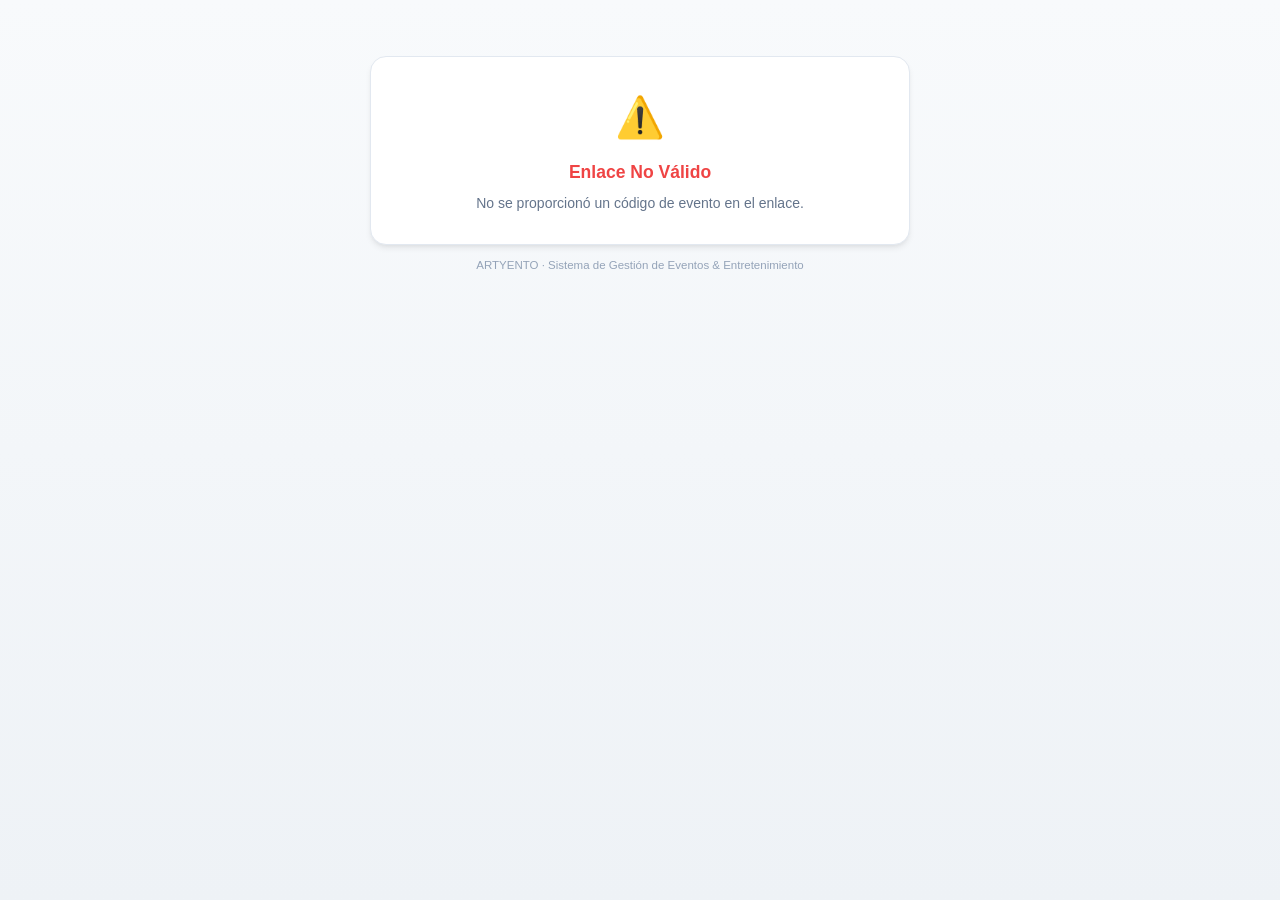
==== encuesta.html @ dd43d788 "Add files via upload inicial" ====
<!DOCTYPE html>
<html lang="es">
<head>
  <meta charset="UTF-8">
  <meta name="viewport" content="width=device-width, initial-scale=1.0, maximum-scale=1.0, user-scalable=no">
  <title>Encuesta de Satisfacción · ARTYENTO</title>
  <link rel="stylesheet" href="css/styles.css">
  <style>
    /* Estilos específicos y refinados para la encuesta en móvil */
    body {
      background: linear-gradient(180deg, #f8fafc 0%, #eef2f6 100%);
      min-height: 100vh;
      display: flex;
      flex-direction: column;
      align-items: center;
      padding: 16px;
    }

    .survey-container {
      width: 100%;
      max-width: 540px;
      margin: 0 auto;
    }

    .survey-header-card {
      background: #0f172a;
      color: #ffffff;
      border-radius: var(--radius-lg);
      padding: 24px 20px;
      text-align: center;
      box-shadow: var(--shadow-md);
      margin-bottom: 16px;
      position: relative;
      overflow: hidden;
    }

    .survey-header-card::after {
      content: '';
      position: absolute;
      bottom: 0;
      left: 0;
      right: 0;
      height: 4px;
      background: linear-gradient(90deg, #6366f1, #ec4899);
    }

    .survey-badge {
      display: inline-block;
      background: rgba(99, 102, 241, 0.25);
      border: 1px solid rgba(99, 102, 241, 0.4);
      color: #c7d2fe;
      padding: 4px 12px;
      border-radius: var(--radius-full);
      font-size: 11px;
      font-weight: 700;
      text-transform: uppercase;
      letter-spacing: 0.5px;
      margin-bottom: 10px;
    }

    .survey-title {
      font-size: 20px;
      font-weight: 800;
      margin-bottom: 6px;
    }

    .survey-desc {
      font-size: 13px;
      color: #94a3b8;
      line-height: 1.4;
    }

    .event-info-box {
      background: #ffffff;
      border: 1px solid var(--border-color);
      border-radius: var(--radius-lg);
      padding: 16px;
      margin-bottom: 16px;
      box-shadow: var(--shadow-sm);
    }

    .event-info-title {
      font-size: 11.5px;
      text-transform: uppercase;
      font-weight: 700;
      color: var(--text-muted);
      margin-bottom: 8px;
    }

    .event-info-grid {
      display: grid;
      grid-template-columns: 1fr;
      gap: 8px;
      font-size: 13.5px;
    }

    .event-info-item {
      display: flex;
      justify-content: space-between;
      border-bottom: 1px dashed #f1f5f9;
      padding-bottom: 4px;
    }

    .event-info-item:last-child {
      border-bottom: none;
      padding-bottom: 0;
    }

    .event-info-label {
      color: var(--text-muted);
    }

    .event-info-val {
      font-weight: 700;
      color: var(--text-main);
      text-align: right;
    }

    /* Tarjetas de preguntas */
    .question-card {
      background: #ffffff;
      border: 1px solid var(--border-color);
      border-radius: var(--radius-lg);
      padding: 18px;
      margin-bottom: 14px;
      box-shadow: var(--shadow-sm);
    }

    .question-title {
      font-size: 14.5px;
      font-weight: 700;
      color: var(--text-main);
      margin-bottom: 12px;
      display: flex;
      align-items: center;
      gap: 8px;
    }

    .question-num {
      width: 24px;
      height: 24px;
      background: var(--color-primary-light);
      color: var(--color-primary);
      border-radius: 50%;
      display: inline-flex;
      align-items: center;
      justify-content: center;
      font-size: 12px;
      font-weight: 800;
      flex-shrink: 0;
    }

    /* Estrellas táctiles */
    .stars-group {
      display: flex;
      justify-content: center;
      gap: 8px;
      margin: 10px 0;
    }

    .star-btn {
      background: transparent;
      border: none;
      font-size: 34px;
      color: #cbd5e1;
      cursor: pointer;
      padding: 4px 6px;
      transition: transform 0.15s ease, color 0.15s ease;
      touch-action: manipulation;
    }

    .star-btn:active {
      transform: scale(1.25);
    }

    .star-btn.active {
      color: #f59e0b;
      text-shadow: 0 0 10px rgba(245, 158, 11, 0.35);
    }

    .star-label-feedback {
      text-align: center;
      font-size: 12.5px;
      font-weight: 700;
      color: #d97706;
      min-height: 18px;
    }

    /* Selector Sí / No */
    .toggle-options-grid {
      display: grid;
      grid-template-columns: 1fr 1fr;
      gap: 10px;
    }

    .toggle-option-btn {
      padding: 12px;
      border-radius: var(--radius-md);
      border: 2px solid var(--border-color);
      background: var(--bg-surface);
      font-size: 14.5px;
      font-weight: 700;
      color: var(--text-muted);
      cursor: pointer;
      display: flex;
      align-items: center;
      justify-content: center;
      gap: 8px;
      transition: var(--transition);
    }

    .toggle-option-btn.selected {
      border-color: var(--color-primary);
      background: var(--color-primary-light);
      color: var(--color-primary);
    }

    /* Pantallas de éxito / error / ya respondida */
    .status-card {
      background: #ffffff;
      border: 1px solid var(--border-color);
      border-radius: var(--radius-lg);
      padding: 30px 20px;
      text-align: center;
      box-shadow: var(--shadow-md);
    }

    .celebrate-icon {
      width: 70px;
      height: 70px;
      border-radius: 50%;
      background: #d1fae5;
      color: #059669;
      display: flex;
      align-items: center;
      justify-content: center;
      font-size: 36px;
      margin: 0 auto 16px auto;
      box-shadow: 0 4px 14px rgba(16, 185, 129, 0.25);
    }
  </style>
</head>
<body>

  <div class="survey-container">

    <!-- Loading State -->
    <div id="survey-loading" class="status-card" style="margin-top:40px;">
      <p style="font-weight:600;color:var(--text-muted);">Cargando información del evento...</p>
    </div>

    <!-- Error State -->
    <div id="survey-error" class="status-card" style="display:none;margin-top:40px;">
      <div style="font-size:40px;margin-bottom:12px;">⚠️</div>
      <h3 style="margin-bottom:8px;color:var(--color-danger);">Enlace No Válido</h3>
      <p id="survey-error-msg" style="color:var(--text-muted);font-size:14px;"></p>
    </div>

    <!-- Already Answered State -->
    <div id="survey-already-answered" class="status-card" style="display:none;margin-top:30px;">
      <div class="celebrate-icon">✓</div>
      <h2 style="font-size:20px;font-weight:800;color:var(--text-main);margin-bottom:8px;">
        ¡Encuesta ya respondida!
      </h2>
      <p style="color:var(--text-muted);font-size:13.5px;margin-bottom:16px;">
        Esta evaluación ya fue registrada exitosamente con anterioridad.
      </p>

      <div style="background:var(--bg-surface-alt);border-radius:var(--radius-md);padding:14px;text-align:left;font-size:13px;margin-bottom:16px;">
        <div><strong>Cliente:</strong> <span id="already-client"></span></div>
        <div><strong>Servicio:</strong> <span id="already-service"></span></div>
        <div style="margin-top:6px;"><strong>Calificación:</strong> <span id="already-stars" style="color:#f59e0b;font-size:16px;"></span></div>
        <div style="margin-top:4px;"><strong>Comentario:</strong> <span id="already-comment" style="font-style:italic;"></span></div>
      </div>

      <p style="font-size:12px;color:var(--text-muted);">
        Agradecemos enormemente su tiempo para ayudarnos a brindar siempre el mejor entretenimiento.
      </p>
    </div>

    <!-- Success State -->
    <div id="survey-success" class="status-card" style="display:none;margin-top:30px;">
      <div class="celebrate-icon">🎉</div>
      <h2 style="font-size:22px;font-weight:800;color:var(--text-main);margin-bottom:10px;">
        ¡Muchas gracias por tu evaluación!
      </h2>
      <p style="color:var(--text-muted);font-size:14px;line-height:1.5;margin-bottom:20px;">
        Tus comentarios han sido registrados correctamente en nuestro sistema y nos impulsan a seguir creando experiencias inolvidables en eventos, artes y entretenimiento.
      </p>
      <div style="background:var(--color-primary-light);color:var(--color-primary);padding:10px 16px;border-radius:var(--radius-md);font-weight:700;font-size:13px;display:inline-block;">
        ARTYENTO · Eventos & Entretenimiento
      </div>
    </div>

    <!-- Survey Form Container -->
    <div id="survey-form-container" style="display:none;">

      <!-- Encabezado de la Encuesta -->
      <div class="survey-header-card">
        <span class="survey-badge">Encuesta de Satisfacción</span>
        <h1 class="survey-title">¿Cómo fue tu experiencia con ARTYENTO?</h1>
        <p class="survey-desc">Tu opinión nos ayuda a perfeccionar cada detalle de nuestros shows y servicios.</p>
      </div>

      <!-- Resumen del Evento (Solo Lectura) -->
      <div class="event-info-box">
        <div class="event-info-title">Datos del Evento Contratado</div>
        <div class="event-info-grid">
          <div class="event-info-item">
            <span class="event-info-label">Cliente:</span>
            <span class="event-info-val" id="survey-client-name">-</span>
          </div>
          <div class="event-info-item">
            <span class="event-info-label">Servicio realizado:</span>
            <span class="event-info-val" id="survey-service-name">-</span>
          </div>
          <div class="event-info-item">
            <span class="event-info-label">Fecha del evento:</span>
            <span class="event-info-val" id="survey-event-date">-</span>
          </div>
          <div class="event-info-item">
            <span class="event-info-label">Código:</span>
            <span class="event-info-val" id="survey-event-code" style="font-family:monospace;">-</span>
          </div>
        </div>
      </div>

      <!-- Formulario Interactivo -->
      <form id="client-survey-form">

        <!-- Pregunta 1: Satisfacción General -->
        <div class="question-card">
          <div class="question-title">
            <span class="question-num">1</span>
            <span>¿Qué tan satisfecho está con nuestro servicio?</span>
          </div>
          <div class="stars-group" id="stars-satisfaccion">
            <button type="button" class="star-btn" data-value="1" aria-label="1 estrella">★</button>
            <button type="button" class="star-btn" data-value="2" aria-label="2 estrellas">★</button>
            <button type="button" class="star-btn" data-value="3" aria-label="3 estrellas">★</button>
            <button type="button" class="star-btn" data-value="4" aria-label="4 estrellas">★</button>
            <button type="button" class="star-btn" data-value="5" aria-label="5 estrellas">★</button>
          </div>
          <input type="hidden" id="input-val-satisfaccion" value="5">
          <div class="star-label-feedback" id="label-satisfaccion">¡Muy satisfecho!</div>
        </div>

        <!-- Pregunta 2: Atención Recibida -->
        <div class="question-card">
          <div class="question-title">
            <span class="question-num">2</span>
            <span>¿Cómo calificaría la atención recibida?</span>
          </div>
          <div class="stars-group" id="stars-atencion">
            <button type="button" class="star-btn" data-value="1" aria-label="1 estrella">★</button>
            <button type="button" class="star-btn" data-value="2" aria-label="2 estrellas">★</button>
            <button type="button" class="star-btn" data-value="3" aria-label="3 estrellas">★</button>
            <button type="button" class="star-btn" data-value="4" aria-label="4 estrellas">★</button>
            <button type="button" class="star-btn" data-value="5" aria-label="5 estrellas">★</button>
          </div>
          <input type="hidden" id="input-val-atencion" value="5">
          <div class="star-label-feedback" id="label-atencion">¡Excelente atención!</div>
        </div>

        <!-- Pregunta 3: Calidad del Servicio -->
        <div class="question-card">
          <div class="question-title">
            <span class="question-num">3</span>
            <span>¿Cómo calificaría la calidad del servicio?</span>
          </div>
          <div class="stars-group" id="stars-calidad">
            <button type="button" class="star-btn" data-value="1" aria-label="1 estrella">★</button>
            <button type="button" class="star-btn" data-value="2" aria-label="2 estrellas">★</button>
            <button type="button" class="star-btn" data-value="3" aria-label="3 estrellas">★</button>
            <button type="button" class="star-btn" data-value="4" aria-label="4 estrellas">★</button>
            <button type="button" class="star-btn" data-value="5" aria-label="5 estrellas">★</button>
          </div>
          <input type="hidden" id="input-val-calidad" value="5">
          <div class="star-label-feedback" id="label-calidad">¡Excelente calidad!</div>
        </div>

        <!-- Pregunta 4: Recomendación -->
        <div class="question-card">
          <div class="question-title">
            <span class="question-num">4</span>
            <span>¿Nos recomendaría a otras personas?</span>
          </div>
          <div class="toggle-options-grid">
            <button type="button" class="toggle-option-btn selected" id="btn-reco-si">
              <span>👍 Sí, totalmente</span>
            </button>
            <button type="button" class="toggle-option-btn" id="btn-reco-no">
              <span>👎 No</span>
            </button>
          </div>
        </div>

        <!-- Pregunta 5: Comentarios Libres -->
        <div class="question-card">
          <div class="question-title">
            <span class="question-num">5</span>
            <span>Comentarios u observaciones:</span>
          </div>
          <textarea 
            id="survey-comments" 
            class="form-control" 
            placeholder="Cuéntanos más sobre qué te gustó o en qué podemos seguir mejorando..."
            rows="4"
          ></textarea>
        </div>

        <!-- Botón de Envío -->
        <div style="margin-top:20px;margin-bottom:30px;">
          <button type="submit" class="btn btn-primary btn-block" style="font-size:16px;padding:14px;box-shadow:var(--shadow-md);">
            Enviar evaluación
          </button>
        </div>

      </form>
    </div>

    <!-- Pie de página discreto -->
    <div style="text-align:center;padding:12px;font-size:11.5px;color:var(--text-light);">
      ARTYENTO · Sistema de Gestión de Eventos & Entretenimiento
    </div>

  </div>

  <script src="js/encuesta.js"></script>
</body>
</html>
---- css/styles.css ----
/* ==========================================================================
   ARTYENTO - Cronograma & Gestión de Eventos, Artes y Entretenimiento
   Diseño Moderno, Ligero, Profesional y 100% Mobile-First (Celular & PC)
   ========================================================================== */

:root {
  /* Paleta cromática principal */
  --bg-body: #f8fafc;
  --bg-surface: #ffffff;
  --bg-surface-elevated: #ffffff;
  --bg-surface-alt: #f1f5f9;
  
  --color-primary: #6366f1;       /* Indigo brillante */
  --color-primary-hover: #4f46e5;
  --color-primary-light: #e0e7ff;
  --color-secondary: #ec4899;     /* Fuchsia/Rosa vibrante artes */
  --color-accent: #8b5cf6;        /* Violeta */

  --color-success: #10b981;       /* Esmeralda / Pagado / Disponible */
  --color-success-bg: #d1fae5;
  --color-warning: #f59e0b;       /* Ámbar / Abono / Parcial */
  --color-warning-bg: #fef3c7;
  --color-danger: #ef4444;        /* Rojo / Ocupado / Saldo */
  --color-danger-bg: #fee2e2;
  --color-whatsapp: #25D366;      /* Verde WhatsApp oficial */
  --color-whatsapp-hover: #20ba5a;

  /* Tipografía y textos */
  --font-family: -apple-system, BlinkMacSystemFont, "Segoe UI", Roboto, Helvetica, Arial, sans-serif;
  --text-main: #0f172a;           /* Slate oscuro */
  --text-muted: #64748b;          /* Gris medio */
  --text-light: #94a3b8;
  --text-inverse: #ffffff;

  /* Bordes, Sombras y Radios */
  --border-color: #e2e8f0;
  --border-focus: #6366f1;
  --radius-sm: 8px;
  --radius-md: 12px;
  --radius-lg: 16px;
  --radius-full: 9999px;

  --shadow-sm: 0 1px 2px 0 rgba(0, 0, 0, 0.05);
  --shadow-md: 0 4px 6px -1px rgba(0, 0, 0, 0.08), 0 2px 4px -2px rgba(0, 0, 0, 0.05);
  --shadow-lg: 0 10px 15px -3px rgba(0, 0, 0, 0.1), 0 4px 6px -4px rgba(0, 0, 0, 0.05);
  --shadow-float: 0 20px 25px -5px rgba(0, 0, 0, 0.15), 0 8px 10px -6px rgba(0, 0, 0, 0.1);

  --header-height: 60px;
  --bottom-nav-height: 64px;
  --sidebar-width: 260px;
  --transition: all 0.2s cubic-bezier(0.4, 0, 0.2, 1);
}

/* Reset y base */
*, *::before, *::after {
  box-sizing: border-box;
  margin: 0;
  padding: 0;
  -webkit-tap-highlight-color: transparent;
}

html, body {
  height: 100%;
  font-family: var(--font-family);
  background-color: var(--bg-body);
  color: var(--text-main);
  font-size: 15px;
  line-height: 1.5;
  -webkit-font-smoothing: antialiased;
}

/* Estructura general (Shell) */
.app-container {
  display: flex;
  min-height: 100vh;
  position: relative;
  overflow-x: hidden;
}

/* -------------------------------------------------------------
   Barra Superior Móvil & Desktop
   ------------------------------------------------------------- */
.top-header {
  position: sticky;
  top: 0;
  z-index: 40;
  height: var(--header-height);
  background: rgba(255, 255, 255, 0.95);
  backdrop-filter: blur(8px);
  border-bottom: 1px solid var(--border-color);
  display: flex;
  align-items: center;
  justify-content: space-between;
  padding: 0 16px;
  width: 100%;
}

.brand-wrapper {
  display: flex;
  align-items: center;
  gap: 10px;
}

.brand-icon {
  width: 38px;
  height: 38px;
  border-radius: var(--radius-md);
  background: linear-gradient(135deg, #6366f1 0%, #8b5cf6 50%, #ec4899 100%);
  display: flex;
  align-items: center;
  justify-content: center;
  color: #fff;
  font-weight: 800;
  font-size: 18px;
  box-shadow: 0 2px 8px rgba(99, 102, 241, 0.35);
  flex-shrink: 0;
}

.brand-title {
  display: flex;
  flex-direction: column;
}

.brand-name {
  font-size: 17px;
  font-weight: 800;
  letter-spacing: -0.5px;
  background: linear-gradient(135deg, #1e1b4b 0%, #4338ca 100%);
  -webkit-background-clip: text;
  -webkit-text-fill-color: transparent;
}

.brand-sub {
  font-size: 10.5px;
  color: var(--text-muted);
  font-weight: 600;
  text-transform: uppercase;
  letter-spacing: 0.5px;
}

.header-actions {
  display: flex;
  align-items: center;
  gap: 8px;
}

/* -------------------------------------------------------------
   Menú Lateral (Desktop) y Drawer (Móvil)
   ------------------------------------------------------------- */
.sidebar {
  display: none; /* Oculto en móvil por defecto; se maneja con bottom bar */
}

@media (min-width: 992px) {
  .sidebar {
    display: flex;
    flex-direction: column;
    width: var(--sidebar-width);
    background-color: #0f172a; /* Slate 900 elegante */
    color: #f8fafc;
    flex-shrink: 0;
    position: sticky;
    top: 0;
    height: 100vh;
    border-right: 1px solid rgba(255, 255, 255, 0.1);
    z-index: 50;
  }

  .sidebar-header {
    padding: 20px;
    border-bottom: 1px solid rgba(255, 255, 255, 0.1);
    display: flex;
    align-items: center;
    gap: 12px;
  }

  .sidebar-nav {
    padding: 16px 12px;
    display: flex;
    flex-direction: column;
    gap: 6px;
    flex: 1;
    overflow-y: auto;
  }

  .nav-item {
    display: flex;
    align-items: center;
    gap: 12px;
    padding: 11px 14px;
    border-radius: var(--radius-md);
    color: #94a3b8;
    text-decoration: none;
    font-weight: 500;
    font-size: 14.5px;
    transition: var(--transition);
    cursor: pointer;
    border: none;
    background: transparent;
    width: 100%;
    text-align: left;
  }

  .nav-item:hover {
    background-color: rgba(255, 255, 255, 0.08);
    color: #ffffff;
  }

  .nav-item.active {
    background: linear-gradient(135deg, #6366f1 0%, #4f46e5 100%);
    color: #ffffff;
    font-weight: 600;
    box-shadow: 0 4px 12px rgba(99, 102, 241, 0.35);
  }

  .nav-item svg {
    width: 20px;
    height: 20px;
    flex-shrink: 0;
  }

  .sidebar-footer {
    padding: 16px;
    border-top: 1px solid rgba(255, 255, 255, 0.1);
  }
}

/* -------------------------------------------------------------
   Barra Inferior Móvil (Bottom Navigation Bar)
   Optimizada al 100% para celular
   ------------------------------------------------------------- */
.bottom-nav {
  position: fixed;
  bottom: 0;
  left: 0;
  right: 0;
  height: var(--bottom-nav-height);
  background: rgba(255, 255, 255, 0.96);
  backdrop-filter: blur(12px);
  border-top: 1px solid var(--border-color);
  display: flex;
  justify-content: space-around;
  align-items: center;
  z-index: 90;
  padding: 0 4px;
  box-shadow: 0 -4px 16px rgba(0, 0, 0, 0.06);
}

@media (min-width: 992px) {
  .bottom-nav {
    display: none; /* En desktop se utiliza el menú lateral */
  }
}

.bottom-nav-btn {
  display: flex;
  flex-direction: column;
  align-items: center;
  justify-content: center;
  gap: 3px;
  flex: 1;
  height: 100%;
  background: transparent;
  border: none;
  color: var(--text-muted);
  font-size: 11px;
  font-weight: 600;
  cursor: pointer;
  padding: 4px 2px;
  transition: var(--transition);
}

.bottom-nav-btn svg {
  width: 22px;
  height: 22px;
  transition: var(--transition);
}

.bottom-nav-btn.active {
  color: var(--color-primary);
}

.bottom-nav-btn.active svg {
  transform: translateY(-2px);
}

/* Botón central flotante en celular para '+ Nuevo Evento' */
.bottom-nav-btn.btn-action-center {
  color: #fff;
  position: relative;
}

.bottom-nav-btn.btn-action-center .action-circle {
  width: 46px;
  height: 46px;
  border-radius: 50%;
  background: linear-gradient(135deg, #6366f1 0%, #8b5cf6 100%);
  display: flex;
  align-items: center;
  justify-content: center;
  margin-top: -16px;
  box-shadow: 0 6px 16px rgba(99, 102, 241, 0.45);
  transition: transform 0.2s ease;
}

.bottom-nav-btn.btn-action-center:active .action-circle {
  transform: scale(0.92);
}

.bottom-nav-btn.btn-action-center span {
  color: var(--color-primary);
  font-size: 10.5px;
  margin-top: 1px;
}

/* -------------------------------------------------------------
   Contenedor Principal de Vistas
   ------------------------------------------------------------- */
.main-wrapper {
  flex: 1;
  display: flex;
  flex-direction: column;
  min-width: 0;
  /* Espacio inferior para no tapar contenido con la barra móvil */
  padding-bottom: calc(var(--bottom-nav-height) + 20px);
}

@media (min-width: 992px) {
  .main-wrapper {
    padding-bottom: 30px;
  }
}

.view-section {
  display: none;
  padding: 16px;
  max-width: 1280px;
  margin: 0 auto;
  width: 100%;
  animation: fadeIn 0.25s ease forwards;
}

.view-section.active {
  display: block;
}

@keyframes fadeIn {
  from { opacity: 0; transform: translateY(6px); }
  to { opacity: 1; transform: translateY(0); }
}

@media (min-width: 768px) {
  .view-section {
    padding: 24px;
  }
}

/* -------------------------------------------------------------
   Encabezados de Sección y Botoneras
   ------------------------------------------------------------- */
.section-header {
  display: flex;
  flex-direction: column;
  gap: 12px;
  margin-bottom: 20px;
}

@media (min-width: 768px) {
  .section-header {
    flex-direction: row;
    align-items: center;
    justify-content: space-between;
  }
}

.section-title {
  font-size: 22px;
  font-weight: 800;
  color: var(--text-main);
  letter-spacing: -0.5px;
}

.section-subtitle {
  font-size: 13.5px;
  color: var(--text-muted);
  margin-top: 2px;
}

.section-actions {
  display: flex;
  align-items: center;
  gap: 8px;
  flex-wrap: wrap;
}

/* Botones estándar */
.btn {
  display: inline-flex;
  align-items: center;
  justify-content: center;
  gap: 8px;
  padding: 10px 16px;
  border-radius: var(--radius-md);
  font-size: 14px;
  font-weight: 600;
  border: 1px solid transparent;
  cursor: pointer;
  transition: var(--transition);
  text-decoration: none;
  min-height: 42px;
  white-space: nowrap;
}

.btn:active {
  transform: scale(0.97);
}

.btn-primary {
  background: linear-gradient(135deg, var(--color-primary) 0%, var(--color-primary-hover) 100%);
  color: #ffffff;
  box-shadow: 0 4px 10px rgba(99, 102, 241, 0.25);
}
.btn-primary:hover {
  background: var(--color-primary-hover);
  box-shadow: 0 6px 14px rgba(99, 102, 241, 0.35);
}

.btn-secondary {
  background-color: var(--bg-surface);
  border-color: var(--border-color);
  color: var(--text-main);
}
.btn-secondary:hover {
  background-color: var(--bg-surface-alt);
  border-color: #cbd5e1;
}

.btn-outline {
  background: transparent;
  border-color: var(--color-primary);
  color: var(--color-primary);
}
.btn-outline:hover {
  background-color: var(--color-primary-light);
}

.btn-whatsapp {
  background-color: var(--color-whatsapp);
  color: #ffffff;
  border: none;
  box-shadow: 0 4px 10px rgba(37, 211, 102, 0.25);
}
.btn-whatsapp:hover {
  background-color: var(--color-whatsapp-hover);
}

.btn-danger {
  background-color: var(--color-danger);
  color: #ffffff;
}
.btn-danger:hover {
  background-color: #dc2626;
}

.btn-sm {
  padding: 6px 10px;
  font-size: 12.5px;
  min-height: 32px;
  border-radius: var(--radius-sm);
}

.btn-block {
  width: 100%;
}

.btn-icon-only {
  width: 38px;
  height: 38px;
  padding: 0;
  border-radius: var(--radius-md);
}

/* -------------------------------------------------------------
   Tarjetas de Estadísticas (Dashboard KPIs)
   ------------------------------------------------------------- */
.stats-grid {
  display: grid;
  grid-template-columns: repeat(2, 1fr);
  gap: 12px;
  margin-bottom: 24px;
}

@media (min-width: 768px) {
  .stats-grid {
    grid-template-columns: repeat(3, 1fr);
    gap: 16px;
  }
}

@media (min-width: 1200px) {
  .stats-grid {
    grid-template-columns: repeat(5, 1fr);
  }
}

.stat-card {
  background: var(--bg-surface);
  border: 1px solid var(--border-color);
  border-radius: var(--radius-lg);
  padding: 16px;
  box-shadow: var(--shadow-sm);
  display: flex;
  flex-direction: column;
  position: relative;
  overflow: hidden;
  transition: var(--transition);
}

.stat-card:hover {
  transform: translateY(-2px);
  box-shadow: var(--shadow-md);
}

.stat-card::before {
  content: '';
  position: absolute;
  top: 0;
  left: 0;
  width: 4px;
  height: 100%;
}

.stat-card.stat-blue::before { background: #3b82f6; }
.stat-card.stat-indigo::before { background: var(--color-primary); }
.stat-card.stat-emerald::before { background: var(--color-success); }
.stat-card.stat-amber::before { background: var(--color-warning); }
.stat-card.stat-rose::before { background: var(--color-danger); }

.stat-header {
  display: flex;
  align-items: center;
  justify-content: space-between;
  margin-bottom: 8px;
}

.stat-label {
  font-size: 12px;
  font-weight: 600;
  text-transform: uppercase;
  color: var(--text-muted);
  letter-spacing: 0.3px;
}

.stat-icon-wrap {
  width: 32px;
  height: 32px;
  border-radius: var(--radius-sm);
  display: flex;
  align-items: center;
  justify-content: center;
}

.stat-blue .stat-icon-wrap { background: #dbeafe; color: #1d4ed8; }
.stat-indigo .stat-icon-wrap { background: #e0e7ff; color: #4338ca; }
.stat-emerald .stat-icon-wrap { background: var(--color-success-bg); color: #065f46; }
.stat-amber .stat-icon-wrap { background: var(--color-warning-bg); color: #92400e; }
.stat-rose .stat-icon-wrap { background: var(--color-danger-bg); color: #991b1b; }

.stat-value {
  font-size: 22px;
  font-weight: 800;
  color: var(--text-main);
  line-height: 1.2;
}

.stat-sub {
  font-size: 11.5px;
  color: var(--text-muted);
  margin-top: 4px;
}

/* Tarjetas de Dinero en COP (Destacadas) */
.finance-grid {
  display: grid;
  grid-template-columns: 1fr;
  gap: 12px;
  margin-bottom: 24px;
}

@media (min-width: 768px) {
  .finance-grid {
    grid-template-columns: repeat(3, 1fr);
    gap: 16px;
  }
}

.finance-card {
  background: var(--bg-surface);
  border: 1px solid var(--border-color);
  border-radius: var(--radius-lg);
  padding: 18px 20px;
  box-shadow: var(--shadow-sm);
  display: flex;
  align-items: center;
  gap: 16px;
}

.finance-icon {
  width: 48px;
  height: 48px;
  border-radius: var(--radius-md);
  display: flex;
  align-items: center;
  justify-content: center;
  flex-shrink: 0;
}

.finance-card.total-contratado .finance-icon {
  background: #ede9fe;
  color: #7c3aed;
}

.finance-card.total-abonado .finance-icon {
  background: #d1fae5;
  color: #059669;
}

.finance-card.total-saldo .finance-icon {
  background: #fee2e2;
  color: #dc2626;
}

.finance-info {
  display: flex;
  flex-direction: column;
}

.finance-label {
  font-size: 12.5px;
  font-weight: 600;
  color: var(--text-muted);
}

.finance-val {
  font-size: 20px;
  font-weight: 800;
  color: var(--text-main);
  letter-spacing: -0.5px;
}

.finance-card.total-saldo .finance-val {
  color: #dc2626;
}

/* Accesos rápidos en Dashboard */
.quick-actions-bar {
  display: grid;
  grid-template-columns: repeat(2, 1fr);
  gap: 10px;
  margin-bottom: 24px;
}

@media (min-width: 640px) {
  .quick-actions-bar {
    grid-template-columns: repeat(4, 1fr);
  }
}

.quick-action-btn {
  background: var(--bg-surface);
  border: 1px solid var(--border-color);
  border-radius: var(--radius-md);
  padding: 12px;
  display: flex;
  align-items: center;
  gap: 10px;
  color: var(--text-main);
  font-weight: 600;
  font-size: 13.5px;
  cursor: pointer;
  transition: var(--transition);
  box-shadow: var(--shadow-sm);
}

.quick-action-btn:hover {
  background: var(--bg-surface-alt);
  border-color: var(--color-primary);
  color: var(--color-primary);
}

.quick-action-btn svg {
  color: var(--color-primary);
  flex-shrink: 0;
}

/* -------------------------------------------------------------
   Sección de Satisfacción y Encuestas en Dashboard
   ------------------------------------------------------------- */
.satisfaction-dashboard-card {
  background: var(--bg-surface);
  border: 1px solid var(--border-color);
  border-radius: var(--radius-lg);
  padding: 20px;
  margin-bottom: 24px;
  box-shadow: var(--shadow-sm);
}

.satisfaction-stats-row {
  display: grid;
  grid-template-columns: repeat(2, 1fr);
  gap: 12px;
  margin: 16px 0;
}

@media (min-width: 768px) {
  .satisfaction-stats-row {
    grid-template-columns: repeat(4, 1fr);
  }
}

.sat-mini-stat {
  background: var(--bg-surface-alt);
  border-radius: var(--radius-md);
  padding: 12px;
  text-align: center;
}

.sat-mini-val {
  font-size: 22px;
  font-weight: 800;
  color: var(--text-main);
  display: flex;
  align-items: center;
  justify-content: center;
  gap: 4px;
}

.sat-mini-val .star {
  color: #f59e0b;
}

.sat-mini-lbl {
  font-size: 11.5px;
  color: var(--text-muted);
  font-weight: 600;
  margin-top: 2px;
}

.recent-reviews-list {
  display: flex;
  flex-direction: column;
  gap: 10px;
  margin-top: 14px;
}

.review-card {
  background: var(--bg-body);
  border: 1px solid var(--border-color);
  border-radius: var(--radius-md);
  padding: 12px 14px;
}

.review-card-header {
  display: flex;
  justify-content: space-between;
  align-items: center;
  margin-bottom: 4px;
}

.review-client-name {
  font-weight: 700;
  font-size: 13.5px;
}

.review-stars {
  color: #f59e0b;
  font-size: 14px;
  letter-spacing: 1px;
}

.review-service-date {
  font-size: 11.5px;
  color: var(--text-muted);
  margin-bottom: 6px;
}

.review-comment {
  font-size: 13px;
  color: #334155;
  font-style: italic;
  line-height: 1.4;
}

/* -------------------------------------------------------------
   Formulario de Evento (Cómodo y de 1 columna en celular)
   ------------------------------------------------------------- */
.form-card {
  background: var(--bg-surface);
  border: 1px solid var(--border-color);
  border-radius: var(--radius-lg);
  padding: 20px;
  box-shadow: var(--shadow-sm);
  max-width: 800px;
  margin: 0 auto;
}

@media (min-width: 768px) {
  .form-card {
    padding: 30px;
  }
}

.form-grid {
  display: grid;
  grid-template-columns: 1fr;
  gap: 16px;
}

@media (min-width: 640px) {
  .form-grid {
    grid-template-columns: repeat(2, 1fr);
  }
}

.form-group {
  display: flex;
  flex-direction: column;
  gap: 6px;
}

.form-group.col-full {
  grid-column: 1 / -1;
}

.form-label {
  font-size: 13px;
  font-weight: 600;
  color: #334155;
  display: flex;
  align-items: center;
  gap: 4px;
}

.form-label .required {
  color: var(--color-danger);
}

.form-control {
  width: 100%;
  padding: 11px 14px;
  border-radius: var(--radius-md);
  border: 1px solid var(--border-color);
  background-color: var(--bg-surface);
  color: var(--text-main);
  font-size: 15px;
  font-family: inherit;
  transition: var(--transition);
  -webkit-appearance: none;
}

.form-control:focus {
  outline: none;
  border-color: var(--border-focus);
  box-shadow: 0 0 0 3px rgba(99, 102, 241, 0.15);
}

.form-control[readonly] {
  background-color: var(--bg-surface-alt);
  color: #475569;
  cursor: not-allowed;
}

textarea.form-control {
  resize: vertical;
  min-height: 85px;
}

/* Caja de cálculo de Saldo Automático */
.balance-calculation-box {
  background: linear-gradient(135deg, #f8fafc 0%, #f1f5f9 100%);
  border: 1px dashed #cbd5e1;
  border-radius: var(--radius-md);
  padding: 14px;
  display: flex;
  flex-direction: column;
  gap: 8px;
}

.balance-formula {
  font-size: 12px;
  color: var(--text-muted);
  font-weight: 500;
}

.balance-result {
  display: flex;
  align-items: baseline;
  justify-content: space-between;
}

.balance-result-val {
  font-size: 22px;
  font-weight: 800;
  color: var(--color-primary);
}

/* Alerta de conflicto de horario */
.conflict-alert {
  display: none;
  background-color: #fef2f2;
  border: 1px solid #fecaca;
  border-radius: var(--radius-md);
  padding: 12px 16px;
  color: #991b1b;
  font-size: 13.5px;
  margin-top: 8px;
  align-items: flex-start;
  gap: 10px;
}

.conflict-alert.show {
  display: flex;
}

/* -------------------------------------------------------------
   Barra de Filtros y Búsqueda
   ------------------------------------------------------------- */
.filter-bar {
  background: var(--bg-surface);
  border: 1px solid var(--border-color);
  border-radius: var(--radius-lg);
  padding: 14px;
  margin-bottom: 16px;
  box-shadow: var(--shadow-sm);
  display: flex;
  flex-direction: column;
  gap: 10px;
}

@media (min-width: 992px) {
  .filter-bar {
    flex-direction: row;
    align-items: center;
  }
}

.search-input-wrap {
  position: relative;
  flex: 2;
}

.search-input-wrap svg {
  position: absolute;
  left: 12px;
  top: 50%;
  transform: translateY(-50%);
  color: var(--text-muted);
  pointer-events: none;
}

.search-input-wrap input {
  padding-left: 38px;
}

.filters-group {
  display: flex;
  gap: 8px;
  flex-wrap: wrap;
  flex: 3;
}

.filters-group select,
.filters-group input {
  flex: 1;
  min-width: 130px;
}

/* -------------------------------------------------------------
   Listado de Eventos (Cards en Móvil, Tabla en Desktop)
   ------------------------------------------------------------- */
/* Vista tarjetas para móvil */
.events-mobile-list {
  display: flex;
  flex-direction: column;
  gap: 12px;
}

@media (min-width: 992px) {
  .events-mobile-list {
    display: none; /* En PC se muestra la tabla completa */
  }
}

.event-card-mobile {
  background: var(--bg-surface);
  border: 1px solid var(--border-color);
  border-radius: var(--radius-lg);
  padding: 16px;
  box-shadow: var(--shadow-sm);
  display: flex;
  flex-direction: column;
  gap: 10px;
  position: relative;
  transition: var(--transition);
}

.event-card-mobile:active {
  background-color: #fafafa;
}

.event-card-top {
  display: flex;
  justify-content: space-between;
  align-items: flex-start;
  gap: 8px;
}

.event-card-title {
  font-size: 16px;
  font-weight: 700;
  color: var(--text-main);
  line-height: 1.3;
}

.event-card-client {
  font-size: 13.5px;
  color: var(--color-primary);
  font-weight: 600;
}

.event-card-meta {
  display: flex;
  flex-direction: column;
  gap: 4px;
  font-size: 12.5px;
  color: var(--text-muted);
}

.meta-row {
  display: flex;
  align-items: center;
  gap: 6px;
}

.event-card-finance {
  display: flex;
  justify-content: space-between;
  align-items: center;
  background: var(--bg-surface-alt);
  border-radius: var(--radius-md);
  padding: 8px 12px;
  font-size: 12.5px;
}

.event-card-actions {
  display: flex;
  align-items: center;
  justify-content: flex-end;
  gap: 6px;
  border-top: 1px solid var(--border-color);
  padding-top: 10px;
}

/* Vista Tabla para Desktop */
.table-container {
  display: none;
}

@media (min-width: 992px) {
  .table-container {
    display: block;
    background: var(--bg-surface);
    border: 1px solid var(--border-color);
    border-radius: var(--radius-lg);
    box-shadow: var(--shadow-sm);
    overflow: hidden;
  }
}

.data-table {
  width: 100%;
  border-collapse: collapse;
  text-align: left;
  font-size: 13.5px;
}

.data-table th {
  background-color: var(--bg-surface-alt);
  color: var(--text-muted);
  font-weight: 600;
  padding: 12px 14px;
  border-bottom: 1px solid var(--border-color);
  white-space: nowrap;
}

.data-table td {
  padding: 12px 14px;
  border-bottom: 1px solid var(--border-color);
  vertical-align: middle;
}

.data-table tbody tr:hover {
  background-color: #f8fafc;
}

.data-table tbody tr:last-child td {
  border-bottom: none;
}

/* Badges de estado */
.badge {
  display: inline-flex;
  align-items: center;
  gap: 4px;
  padding: 3px 8px;
  border-radius: var(--radius-full);
  font-size: 11.5px;
  font-weight: 700;
  white-space: nowrap;
}

.badge-success {
  background-color: var(--color-success-bg);
  color: #065f46;
}

.badge-warning {
  background-color: var(--color-warning-bg);
  color: #92400e;
}

.badge-danger {
  background-color: var(--color-danger-bg);
  color: #991b1b;
}

.badge-info {
  background-color: #e0e7ff;
  color: #4338ca;
}

.badge-gray {
  background-color: #f1f5f9;
  color: #475569;
}

/* -------------------------------------------------------------
   Calendario Mensual Interactivo
   ------------------------------------------------------------- */
.calendar-card {
  background: var(--bg-surface);
  border: 1px solid var(--border-color);
  border-radius: var(--radius-lg);
  padding: 16px;
  box-shadow: var(--shadow-sm);
}

@media (min-width: 768px) {
  .calendar-card {
    padding: 24px;
  }
}

.calendar-header {
  display: flex;
  align-items: center;
  justify-content: space-between;
  margin-bottom: 16px;
}

.calendar-title-wrap {
  display: flex;
  align-items: center;
  gap: 10px;
}

.calendar-month-label {
  font-size: 18px;
  font-weight: 800;
  color: var(--text-main);
  text-transform: capitalize;
}

.calendar-grid-header {
  display: grid;
  grid-template-columns: repeat(7, 1fr);
  text-align: center;
  font-size: 12px;
  font-weight: 700;
  color: var(--text-muted);
  text-transform: uppercase;
  margin-bottom: 8px;
}

.calendar-days-grid {
  display: grid;
  grid-template-columns: repeat(7, 1fr);
  gap: 4px;
}

@media (min-width: 768px) {
  .calendar-days-grid {
    gap: 8px;
  }
}

.calendar-day-cell {
  background: var(--bg-surface);
  border: 1px solid var(--border-color);
  border-radius: var(--radius-md);
  min-height: 52px;
  padding: 4px;
  display: flex;
  flex-direction: column;
  cursor: pointer;
  transition: var(--transition);
  position: relative;
}

@media (min-width: 768px) {
  .calendar-day-cell {
    min-height: 95px;
    padding: 8px;
  }
}

.calendar-day-cell:hover {
  border-color: var(--color-primary);
  background-color: #faf5ff;
}

.calendar-day-cell.other-month {
  opacity: 0.35;
  background-color: var(--bg-surface-alt);
}

.calendar-day-cell.today {
  border: 2px solid var(--color-primary);
  background-color: #f5f3ff;
}

.calendar-day-cell.today .day-number {
  color: var(--color-primary);
  font-weight: 800;
}

.calendar-day-cell.saturday {
  background: #fff7ed;
  border-color: #fb923c;
}

.calendar-day-cell.saturday .day-number {
  color: #c2410c;
  font-weight: 800;
}

.day-number {
  font-size: 12px;
  font-weight: 700;
  margin-bottom: 4px;
}

@media (min-width: 768px) {
  .day-number {
    font-size: 13.5px;
  }
}

.day-events-container {
  display: flex;
  flex-direction: column;
  gap: 2px;
  overflow: hidden;
}

/* Event chips en el calendario */
.event-chip {
  background: linear-gradient(135deg, #e0e7ff 0%, #ede9fe 100%);
  color: #3730a3;
  font-size: 10px;
  font-weight: 600;
  padding: 2px 4px;
  border-radius: 4px;
  white-space: nowrap;
  overflow: hidden;
  text-overflow: ellipsis;
  border-left: 3px solid var(--color-primary);
}

/* En celular, si hay varios eventos, mostrar badges circulares o compactos */
.mobile-event-dot {
  width: 7px;
  height: 7px;
  border-radius: 50%;
  background-color: var(--color-primary);
  display: inline-block;
}

.day-dots-wrap {
  display: flex;
  justify-content: center;
  gap: 3px;
  margin-top: auto;
}

@media (min-width: 768px) {
  .day-dots-wrap {
    display: none;
  }
}

@media (max-width: 767px) {
  .calendar-day-cell .event-chip {
    display: none; /* En celular se usan dots y al hacer tap se abre el modal/drawer del día */
  }
}

/* -------------------------------------------------------------
   Sección de Disponibilidad
   ------------------------------------------------------------- */
.availability-grid {
  display: grid;
  grid-template-columns: repeat(2, 1fr);
  gap: 10px;
}

@media (min-width: 640px) {
  .availability-grid {
    grid-template-columns: repeat(3, 1fr);
    gap: 14px;
  }
}

@media (min-width: 1024px) {
  .availability-grid {
    grid-template-columns: repeat(4, 1fr);
  }
}

.avail-card {
  background: var(--bg-surface);
  border: 1px solid var(--border-color);
  border-radius: var(--radius-lg);
  padding: 14px;
  box-shadow: var(--shadow-sm);
  display: flex;
  flex-direction: column;
  justify-content: space-between;
  gap: 10px;
  transition: var(--transition);
}

.avail-card:hover {
  transform: translateY(-2px);
  box-shadow: var(--shadow-md);
}

.avail-card.status-disponible {
  border-left: 4px solid var(--color-success);
}

.avail-card.status-parcial {
  border-left: 4px solid var(--color-warning);
}

.avail-card.status-ocupado {
  border-left: 4px solid var(--color-danger);
}

.avail-card.saturday {
  background: #fff7ed;
  border-top: 3px solid #fb923c;
}

.avail-card.saturday .avail-date-num {
  color: #c2410c;
}

.week-controls {
  display: flex;
  align-items: flex-end;
  gap: 10px;
  margin-bottom: 10px;
}

.week-control-field {
  display: flex;
  flex-direction: column;
  gap: 4px;
  min-width: 110px;
  color: var(--text-muted);
  font-size: 11px;
  font-weight: 700;
  text-transform: uppercase;
}

.week-range-label {
  margin-bottom: 14px;
  color: var(--color-primary);
  font-size: 14px;
  font-weight: 700;
  text-transform: capitalize;
}

.week-events-list {
  display: grid;
  grid-template-columns: repeat(auto-fit, minmax(300px, 1fr));
  gap: 14px;
}

.week-event-card {
  padding: 18px;
  background: var(--bg-surface);
  border: 1px solid var(--border-color);
  border-left: 4px solid var(--color-primary);
  border-radius: var(--radius-lg);
  box-shadow: var(--shadow-sm);
}

.week-event-card.saturday {
  background: #fff7ed;
  border-color: #fb923c;
}

.week-event-heading {
  display: flex;
  justify-content: space-between;
  align-items: flex-start;
  gap: 12px;
  margin-bottom: 14px;
}

.week-event-date {
  margin-bottom: 4px;
  color: var(--color-primary);
  font-size: 12px;
  font-weight: 700;
  text-transform: capitalize;
}

.week-event-heading h2 {
  margin: 0 0 3px;
  color: var(--text-main);
  font-size: 17px;
}

.week-event-client {
  color: var(--text-muted);
  font-size: 13px;
  font-weight: 600;
}

.week-event-details {
  display: flex;
  flex-direction: column;
  gap: 7px;
  color: var(--text-muted);
  font-size: 13px;
  line-height: 1.4;
}

.week-event-details strong {
  color: var(--text-main);
}

.week-event-actions {
  display: flex;
  justify-content: flex-end;
  gap: 8px;
  margin-top: 16px;
  padding-top: 12px;
  border-top: 1px solid var(--border-color);
}

.week-empty {
  grid-column: 1 / -1;
  padding: 34px 20px;
  border: 1px dashed var(--border-color);
  border-radius: var(--radius-lg);
  color: var(--text-muted);
  text-align: center;
}

@media (max-width: 560px) {
  .week-controls {
    flex-wrap: wrap;
  }

  .week-controls .btn-outline {
    flex-basis: 100%;
  }

  .week-event-heading {
    flex-direction: column;
  }
}

.avail-card-header {
  display: flex;
  justify-content: space-between;
  align-items: flex-start;
}

.avail-date-num {
  font-size: 16px;
  font-weight: 800;
  color: var(--text-main);
}

.avail-date-name {
  font-size: 12px;
  color: var(--text-muted);
  text-transform: capitalize;
}

.avail-events-summary {
  font-size: 12px;
  color: var(--text-muted);
  display: flex;
  flex-direction: column;
  gap: 4px;
}

/* -------------------------------------------------------------
   Modales & Bottom Sheets (100% amigable a celular)
   ------------------------------------------------------------- */
.modal-overlay {
  position: fixed;
  top: 0;
  left: 0;
  right: 0;
  bottom: 0;
  background: rgba(15, 23, 42, 0.65);
  backdrop-filter: blur(4px);
  z-index: 100;
  display: none;
  align-items: flex-end; /* En celular sube como Bottom Sheet */
  justify-content: center;
  padding: 0;
  animation: fadeInModal 0.2s ease forwards;
}

.modal-overlay.active {
  display: flex;
}

@keyframes fadeInModal {
  from { opacity: 0; }
  to { opacity: 1; }
}

.modal-content {
  background: var(--bg-surface);
  width: 100%;
  max-height: 90vh;
  border-radius: 20px 20px 0 0; /* Curvatura tipo bottom-sheet */
  display: flex;
  flex-direction: column;
  overflow: hidden;
  box-shadow: var(--shadow-float);
  animation: slideUp 0.25s cubic-bezier(0.16, 1, 0.3, 1) forwards;
}

@keyframes slideUp {
  from { transform: translateY(100%); }
  to { transform: translateY(0); }
}

@media (min-width: 768px) {
  .modal-overlay {
    align-items: center;
    padding: 20px;
  }

  .modal-content {
    max-width: 600px;
    border-radius: var(--radius-lg);
    animation: zoomIn 0.2s ease forwards;
  }

  @keyframes zoomIn {
    from { opacity: 0; transform: scale(0.95); }
    to { opacity: 1; transform: scale(1); }
  }
}

.modal-header {
  padding: 16px 20px;
  border-bottom: 1px solid var(--border-color);
  display: flex;
  align-items: center;
  justify-content: space-between;
  flex-shrink: 0;
}

.modal-title {
  font-size: 17px;
  font-weight: 800;
  color: var(--text-main);
}

.modal-body {
  padding: 20px;
  overflow-y: auto;
  -webkit-overflow-scrolling: touch;
  flex: 1;
}

.modal-footer {
  padding: 14px 20px;
  border-top: 1px solid var(--border-color);
  display: flex;
  align-items: center;
  justify-content: flex-end;
  gap: 10px;
  flex-shrink: 0;
  background-color: var(--bg-surface-alt);
}

.btn-close-modal {
  background: transparent;
  border: none;
  font-size: 20px;
  color: var(--text-muted);
  cursor: pointer;
  padding: 4px;
}

/* Indicador de arrastre táctil para el bottom-sheet en móvil */
.bottom-sheet-pill {
  width: 40px;
  height: 4px;
  background-color: #cbd5e1;
  border-radius: 2px;
  margin: 8px auto 4px auto;
}

@media (min-width: 768px) {
  .bottom-sheet-pill {
    display: none;
  }
}

/* Toast Notifications */
.toast-container {
  position: fixed;
  top: 16px;
  right: 16px;
  left: 16px;
  z-index: 150;
  display: flex;
  flex-direction: column;
  gap: 8px;
  pointer-events: none;
}

@media (min-width: 768px) {
  .toast-container {
    left: auto;
    width: 360px;
  }
}

.toast {
  pointer-events: auto;
  background: #0f172a;
  color: #ffffff;
  padding: 12px 16px;
  border-radius: var(--radius-md);
  box-shadow: var(--shadow-lg);
  display: flex;
  align-items: center;
  gap: 12px;
  font-size: 13.5px;
  font-weight: 500;
  animation: slideInToast 0.25s ease forwards;
}

.toast.toast-success { border-left: 4px solid var(--color-success); }
.toast.toast-error { border-left: 4px solid var(--color-danger); }
.toast.toast-warning { border-left: 4px solid var(--color-warning); }

@keyframes slideInToast {
  from { opacity: 0; transform: translateY(-10px); }
  to { opacity: 1; transform: translateY(0); }
}

/* Ficha de Detalles de Evento en Modal */
.event-detail-grid {
  display: flex;
  flex-direction: column;
  gap: 14px;
}

.detail-block {
  display: flex;
  flex-direction: column;
  gap: 2px;
}

.detail-label {
  font-size: 11.5px;
  text-transform: uppercase;
  font-weight: 700;
  color: var(--text-muted);
  letter-spacing: 0.5px;
}

.detail-value {
  font-size: 14.5px;
  color: var(--text-main);
  font-weight: 500;
}

.detail-value.highlight {
  font-size: 16px;
  font-weight: 700;
}

.encargados-editor {
  display: flex;
  gap: 8px;
  margin-top: 8px;
}

.encargados-editor .form-control {
  min-width: 0;
}

.form-help {
  display: block;
  margin-top: 6px;
  color: var(--text-muted);
  font-size: 11.5px;
}

@media (max-width: 520px) {
  .encargados-editor {
    flex-wrap: wrap;
  }

  .encargados-editor .form-control {
    flex-basis: 100%;
  }
}

/* Leyenda de Disponibilidad */
.avail-legend {
  display: flex;
  gap: 16px;
  flex-wrap: wrap;
  margin-bottom: 16px;
  font-size: 12.5px;
  font-weight: 600;
}

.legend-item {
  display: flex;
  align-items: center;
  gap: 6px;
}

.legend-dot {
  width: 12px;
  height: 12px;
  border-radius: 50%;
}
.legend-dot.green { background-color: var(--color-success); }
.legend-dot.yellow { background-color: var(--color-warning); }
.legend-dot.red { background-color: var(--color-danger); }

/* Utilidades */
.text-center { text-align: center; }
.text-right { text-align: right; }
.hidden { display: none !important; }
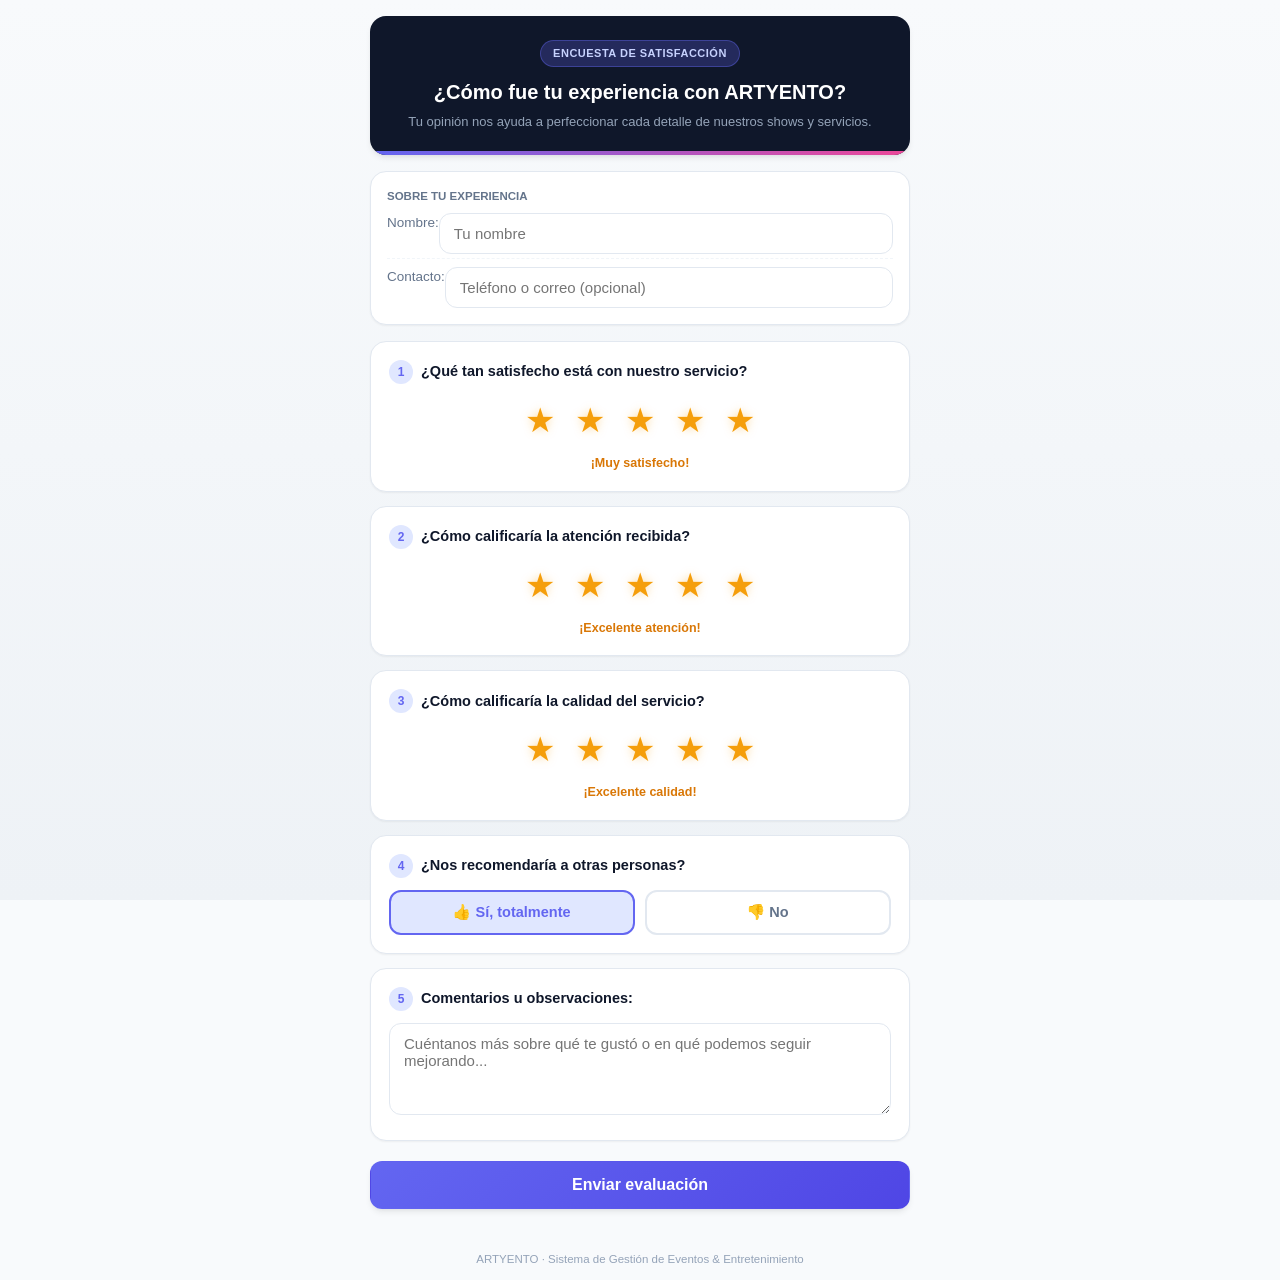
==== commit 02fca77f: "Add files via upload actualizacion encuestas y ficha" ====
--- a/encuesta.html
+++ b/encuesta.html
@@ -246,7 +246,7 @@
 
     <!-- Loading State -->
     <div id="survey-loading" class="status-card" style="margin-top:40px;">
-      <p style="font-weight:600;color:var(--text-muted);">Cargando información del evento...</p>
+      <p style="font-weight:600;color:var(--text-muted);">Cargando encuesta...</p>
     </div>
 
     <!-- Error State -->
@@ -254,28 +254,6 @@
       <div style="font-size:40px;margin-bottom:12px;">⚠️</div>
       <h3 style="margin-bottom:8px;color:var(--color-danger);">Enlace No Válido</h3>
       <p id="survey-error-msg" style="color:var(--text-muted);font-size:14px;"></p>
-    </div>
-
-    <!-- Already Answered State -->
-    <div id="survey-already-answered" class="status-card" style="display:none;margin-top:30px;">
-      <div class="celebrate-icon">✓</div>
-      <h2 style="font-size:20px;font-weight:800;color:var(--text-main);margin-bottom:8px;">
-        ¡Encuesta ya respondida!
-      </h2>
-      <p style="color:var(--text-muted);font-size:13.5px;margin-bottom:16px;">
-        Esta evaluación ya fue registrada exitosamente con anterioridad.
-      </p>
-
-      <div style="background:var(--bg-surface-alt);border-radius:var(--radius-md);padding:14px;text-align:left;font-size:13px;margin-bottom:16px;">
-        <div><strong>Cliente:</strong> <span id="already-client"></span></div>
-        <div><strong>Servicio:</strong> <span id="already-service"></span></div>
-        <div style="margin-top:6px;"><strong>Calificación:</strong> <span id="already-stars" style="color:#f59e0b;font-size:16px;"></span></div>
-        <div style="margin-top:4px;"><strong>Comentario:</strong> <span id="already-comment" style="font-style:italic;"></span></div>
-      </div>
-
-      <p style="font-size:12px;color:var(--text-muted);">
-        Agradecemos enormemente su tiempo para ayudarnos a brindar siempre el mejor entretenimiento.
-      </p>
     </div>
 
     <!-- Success State -->
@@ -285,7 +263,7 @@
         ¡Muchas gracias por tu evaluación!
       </h2>
       <p style="color:var(--text-muted);font-size:14px;line-height:1.5;margin-bottom:20px;">
-        Tus comentarios han sido registrados correctamente en nuestro sistema y nos impulsan a seguir creando experiencias inolvidables en eventos, artes y entretenimiento.
+        Tus respuestas quedaron preparadas en WhatsApp. Envíalas al chat de ARTYENTO para que podamos trabajar con tus comentarios.
       </p>
       <div style="background:var(--color-primary-light);color:var(--color-primary);padding:10px 16px;border-radius:var(--radius-md);font-weight:700;font-size:13px;display:inline-block;">
         ARTYENTO · Eventos & Entretenimiento
@@ -302,25 +280,17 @@
         <p class="survey-desc">Tu opinión nos ayuda a perfeccionar cada detalle de nuestros shows y servicios.</p>
       </div>
 
-      <!-- Resumen del Evento (Solo Lectura) -->
+      <!-- Identificación del contacto -->
       <div class="event-info-box">
-        <div class="event-info-title">Datos del Evento Contratado</div>
+        <div class="event-info-title">Sobre tu experiencia</div>
         <div class="event-info-grid">
           <div class="event-info-item">
-            <span class="event-info-label">Cliente:</span>
-            <span class="event-info-val" id="survey-client-name">-</span>
+            <label class="event-info-label" for="survey-respondent-name">Nombre:</label>
+            <input id="survey-respondent-name" class="form-control" type="text" placeholder="Tu nombre" required>
           </div>
           <div class="event-info-item">
-            <span class="event-info-label">Servicio realizado:</span>
-            <span class="event-info-val" id="survey-service-name">-</span>
-          </div>
-          <div class="event-info-item">
-            <span class="event-info-label">Fecha del evento:</span>
-            <span class="event-info-val" id="survey-event-date">-</span>
-          </div>
-          <div class="event-info-item">
-            <span class="event-info-label">Código:</span>
-            <span class="event-info-val" id="survey-event-code" style="font-family:monospace;">-</span>
+            <label class="event-info-label" for="survey-respondent-contact">Contacto:</label>
+            <input id="survey-respondent-contact" class="form-control" type="text" placeholder="Teléfono o correo (opcional)">
           </div>
         </div>
       </div>
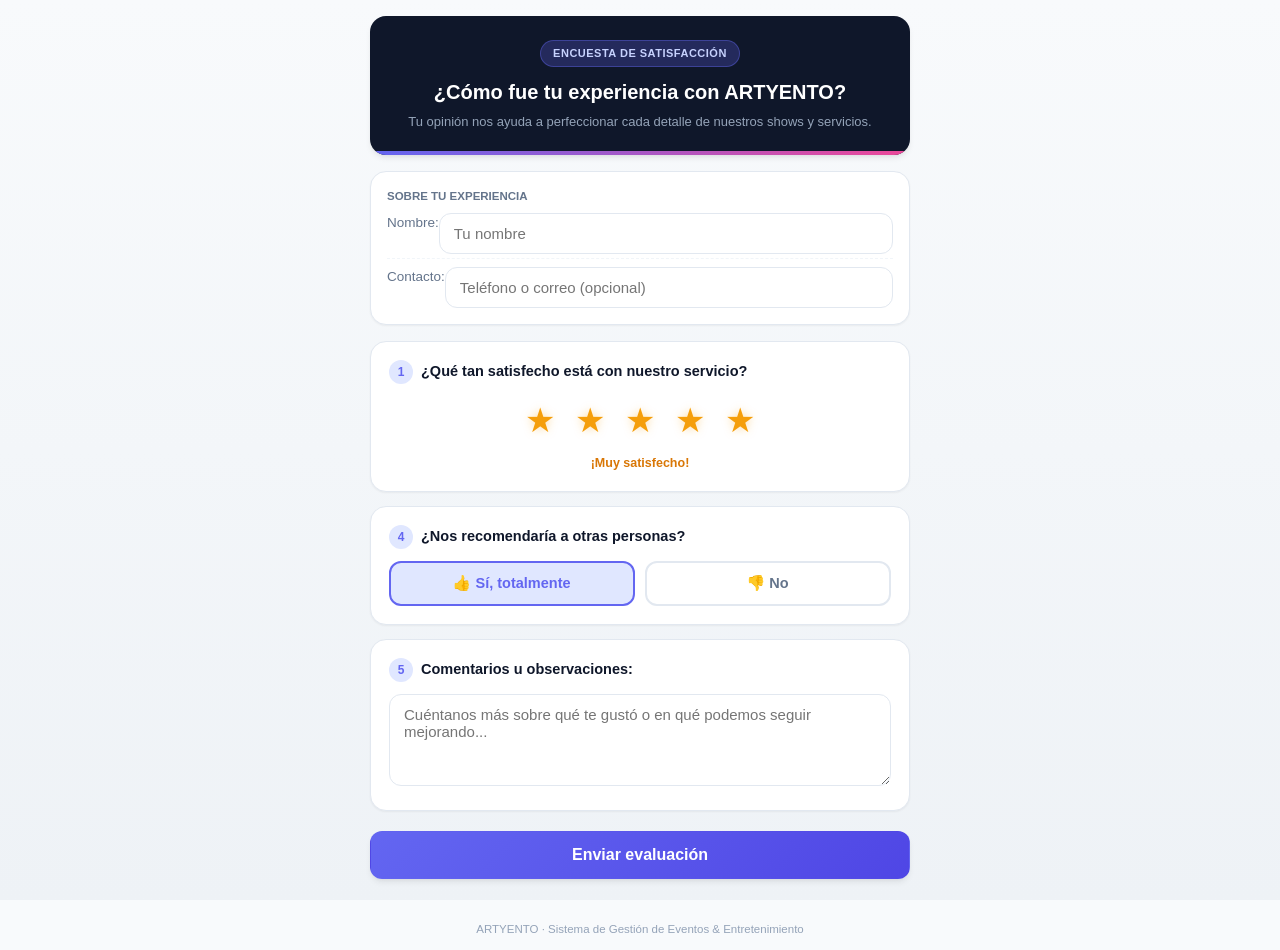
==== commit b3cf6523: "Add files via upload modificacion encuesta" ====
--- a/encuesta.html
+++ b/encuesta.html
@@ -315,40 +315,6 @@
           <div class="star-label-feedback" id="label-satisfaccion">¡Muy satisfecho!</div>
         </div>
 
-        <!-- Pregunta 2: Atención Recibida -->
-        <div class="question-card">
-          <div class="question-title">
-            <span class="question-num">2</span>
-            <span>¿Cómo calificaría la atención recibida?</span>
-          </div>
-          <div class="stars-group" id="stars-atencion">
-            <button type="button" class="star-btn" data-value="1" aria-label="1 estrella">★</button>
-            <button type="button" class="star-btn" data-value="2" aria-label="2 estrellas">★</button>
-            <button type="button" class="star-btn" data-value="3" aria-label="3 estrellas">★</button>
-            <button type="button" class="star-btn" data-value="4" aria-label="4 estrellas">★</button>
-            <button type="button" class="star-btn" data-value="5" aria-label="5 estrellas">★</button>
-          </div>
-          <input type="hidden" id="input-val-atencion" value="5">
-          <div class="star-label-feedback" id="label-atencion">¡Excelente atención!</div>
-        </div>
-
-        <!-- Pregunta 3: Calidad del Servicio -->
-        <div class="question-card">
-          <div class="question-title">
-            <span class="question-num">3</span>
-            <span>¿Cómo calificaría la calidad del servicio?</span>
-          </div>
-          <div class="stars-group" id="stars-calidad">
-            <button type="button" class="star-btn" data-value="1" aria-label="1 estrella">★</button>
-            <button type="button" class="star-btn" data-value="2" aria-label="2 estrellas">★</button>
-            <button type="button" class="star-btn" data-value="3" aria-label="3 estrellas">★</button>
-            <button type="button" class="star-btn" data-value="4" aria-label="4 estrellas">★</button>
-            <button type="button" class="star-btn" data-value="5" aria-label="5 estrellas">★</button>
-          </div>
-          <input type="hidden" id="input-val-calidad" value="5">
-          <div class="star-label-feedback" id="label-calidad">¡Excelente calidad!</div>
-        </div>
-
         <!-- Pregunta 4: Recomendación -->
         <div class="question-card">
           <div class="question-title">
--- a/css/styles.css
+++ b/css/styles.css
@@ -868,6 +868,21 @@
   background-color: var(--bg-surface-alt);
   color: #475569;
   cursor: not-allowed;
+}
+
+.contact-picker-row {
+  display: flex;
+  align-items: stretch;
+  gap: 8px;
+}
+
+.contact-picker-row .form-control {
+  min-width: 0;
+}
+
+.contact-picker-btn {
+  flex-shrink: 0;
+  white-space: nowrap;
 }
 
 textarea.form-control {
